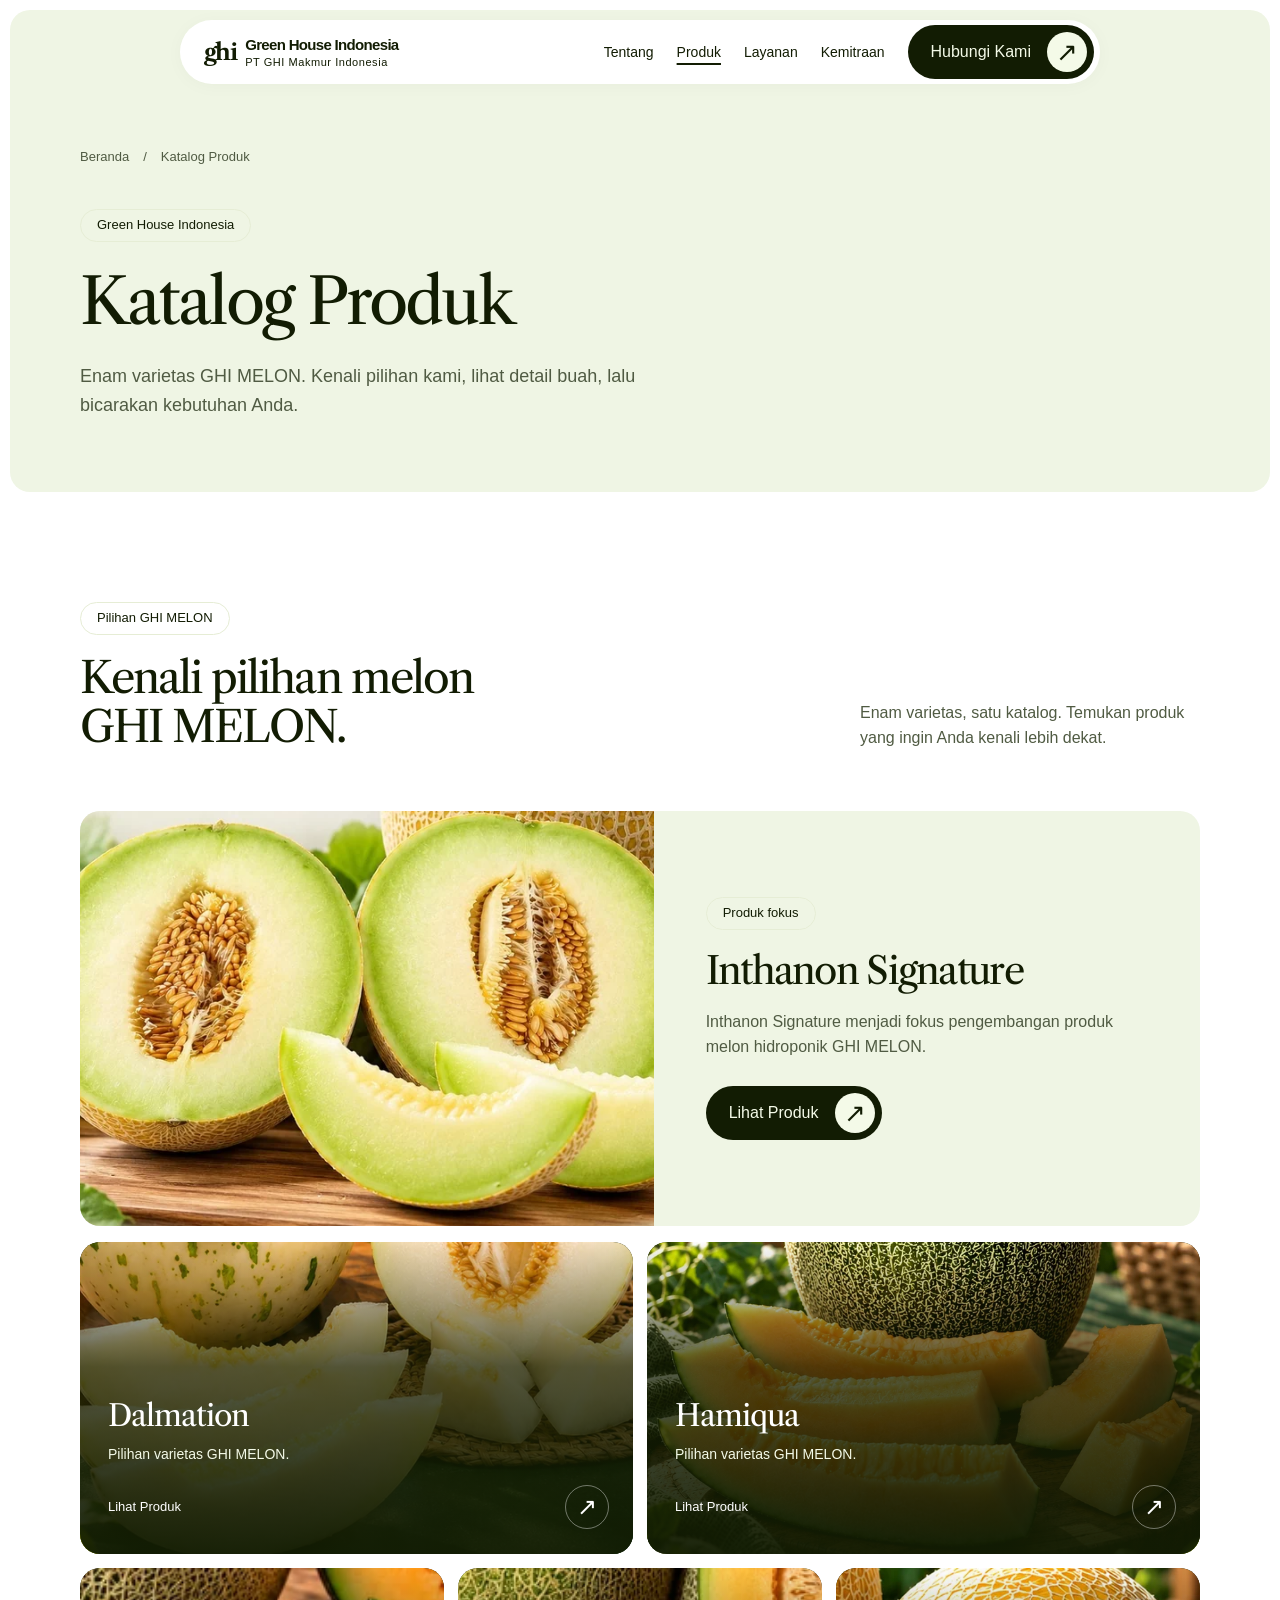
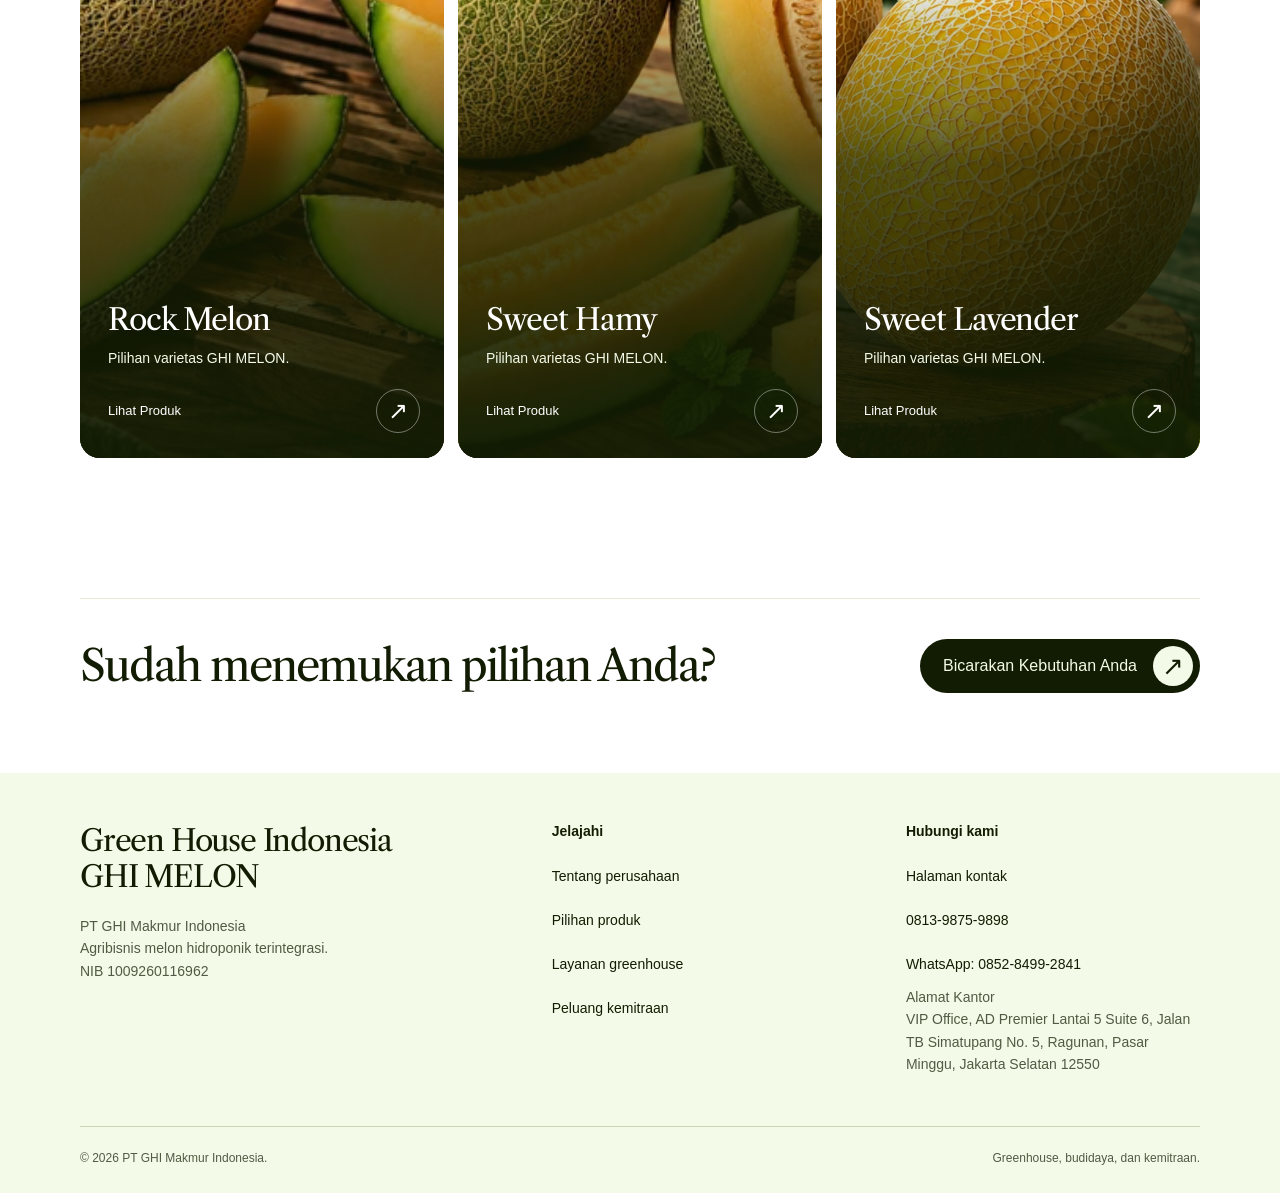
==== katalog.html @ 1fa59fcb "first 2" ====
<!doctype html>
<html lang="id"><head><meta charset="utf-8"><meta name="viewport" content="width=device-width, initial-scale=1"><meta name="theme-color" content="#121c03"><title>Katalog Produk | GHI MELON</title><meta name="description" content="Jelajahi enam varietas GHI MELON, dari Inthanon Signature hingga Sweet Lavender. Lihat foto dan detail untuk membahas kebutuhan produk."><link rel="stylesheet" href="assets/css/styles.css"><script src="assets/js/main.js" defer></script></head><body><a class="skip-link" href="#konten-utama">Lewati ke konten utama</a>
<header class="site-header"><div class="nav-row">
<a class="wordmark" href="index.html" aria-label="Green House Indonesia — Beranda"><b class="brand-type">ghi</b><div>Green House Indonesia<span>PT GHI Makmur Indonesia</span></div></a>
<button data-menu-toggle class="menu-toggle" type="button" aria-label="Buka menu navigasi" aria-controls="navigasi-utama" aria-expanded="false" hidden><span></span><span></span></button>
<nav class="main-nav" id="navigasi-utama" aria-label="Navigasi utama"><a href="tentang.html">Tentang</a><a href="katalog.html" aria-current="page">Produk</a><a href="index.html#layanan">Layanan</a><a href="index.html#kemitraan">Kemitraan</a><a class="button" href="kontak.html">Hubungi Kami<span class="arrow" aria-hidden="true">↗</span></a></nav></div></header><main id="konten-utama" tabindex="-1">
<section class="page-intro"><div class="container">
<nav class="breadcrumb" aria-label="Breadcrumb"><a href="index.html">Beranda</a><span aria-hidden="true">/</span><span aria-current="page">Katalog Produk</span></nav>
<span class="pill">Green House Indonesia</span><h1>Katalog Produk</h1><p>Enam varietas GHI MELON. Kenali pilihan kami, lihat detail buah, lalu bicarakan kebutuhan Anda.</p>
</div></section><section class="section" id="pilihan-produk"><div class="container"><div class="section-heading"><div><span class="pill">Pilihan GHI MELON</span><h2>Kenali pilihan melon<br>GHI MELON.</h2></div><p>Enam varietas, satu katalog. Temukan produk yang ingin Anda kenali lebih dekat.</p></div><div class="signature"><img class="signature-image" src="assets/images/products/inthanon-signature/utama-800.webp" srcset="assets/images/products/inthanon-signature/utama-480.webp 480w, assets/images/products/inthanon-signature/utama-800.webp 800w" sizes="(max-width: 767px) calc(100vw - 32px), 550px" width="800" height="465" alt="Belahan melon Inthanon Signature dengan daging hijau muda" loading="lazy" decoding="async"><div class="signature-copy"><span class="pill">Produk fokus</span><h3>Inthanon Signature</h3><p>Inthanon Signature menjadi fokus pengembangan produk melon hidroponik GHI MELON.</p><a class="button" href="produk/inthanon-signature.html">Lihat Produk<span class="arrow" aria-hidden="true">↗</span></a></div></div><div class="product-grid"><a class="product-card wide" href="produk/dalmation.html"><img class="" src="assets/images/products/dalmation/utama-800.webp" srcset="assets/images/products/dalmation/utama-480.webp 480w, assets/images/products/dalmation/utama-800.webp 800w" sizes="(max-width: 767px) 100vw, (max-width: 1023px) 50vw, 550px" width="800" height="357" alt="Belahan dan irisan melon Dalmation berdaging krem" loading="lazy" decoding="async"><div class="card-body"><h3>Dalmation</h3><p>Pilihan varietas GHI MELON.</p><div class="card-end">Lihat Produk<span class="round-arrow" aria-hidden="true">↗</span></div></div></a><a class="product-card wide" href="produk/hamiqua.html"><img class="" src="assets/images/products/hamiqua/utama-800.webp" srcset="assets/images/products/hamiqua/utama-480.webp 480w, assets/images/products/hamiqua/utama-800.webp 800w" sizes="(max-width: 767px) 100vw, (max-width: 1023px) 50vw, 550px" width="800" height="510" alt="Irisan melon Hamiqua berdaging oranye di atas alas kayu" loading="lazy" decoding="async"><div class="card-body"><h3>Hamiqua</h3><p>Pilihan varietas GHI MELON.</p><div class="card-end">Lihat Produk<span class="round-arrow" aria-hidden="true">↗</span></div></div></a><a class="product-card" href="produk/rock-melon.html"><img class="" src="assets/images/products/rock-melon/utama-800.webp" srcset="assets/images/products/rock-melon/utama-480.webp 480w, assets/images/products/rock-melon/utama-800.webp 800w" sizes="(max-width: 767px) 100vw, (max-width: 1023px) 50vw, 367px" width="800" height="425" alt="Irisan Rock Melon berdaging oranye dengan kulit berjala" loading="lazy" decoding="async"><div class="card-body"><h3>Rock Melon</h3><p>Pilihan varietas GHI MELON.</p><div class="card-end">Lihat Produk<span class="round-arrow" aria-hidden="true">↗</span></div></div></a><a class="product-card" href="produk/sweet-hamy.html"><img class="" src="assets/images/products/sweet-hamy/utama-800.webp" srcset="assets/images/products/sweet-hamy/utama-480.webp 480w, assets/images/products/sweet-hamy/utama-800.webp 800w" sizes="(max-width: 767px) 100vw, (max-width: 1023px) 50vw, 367px" width="800" height="519" alt="Belahan dan irisan Sweet Hamy di dekat jendela" loading="lazy" decoding="async"><div class="card-body"><h3>Sweet Hamy</h3><p>Pilihan varietas GHI MELON.</p><div class="card-end">Lihat Produk<span class="round-arrow" aria-hidden="true">↗</span></div></div></a><a class="product-card" href="produk/sweet-lavender.html"><img class="" src="assets/images/products/sweet-lavender/utama-461.webp" srcset="assets/images/products/sweet-lavender/utama-461.webp 461w" sizes="(max-width: 767px) 100vw, (max-width: 1023px) 50vw, 367px" width="461" height="580" alt="Buah Sweet Lavender berkulit kuning dan berjala" loading="lazy" decoding="async"><div class="card-body"><h3>Sweet Lavender</h3><p>Pilihan varietas GHI MELON.</p><div class="card-end">Lihat Produk<span class="round-arrow" aria-hidden="true">↗</span></div></div></a></div></div></section><div class="product-cta"><div class="container product-cta-inner"><h2>Sudah menemukan pilihan Anda?</h2><a class="button" href="kontak.html">Bicarakan Kebutuhan Anda<span class="arrow" aria-hidden="true">↗</span></a></div></div>
</main><footer class="site-footer"><div class="container"><div class="footer-top"><div><div class="footer-brand">Green House Indonesia<br>GHI MELON</div><p>PT GHI Makmur Indonesia<br>Agribisnis melon hidroponik terintegrasi.</p><p>NIB 1009260116962</p></div><div><h2>Jelajahi</h2><nav class="footer-links" aria-label="Navigasi footer"><a href="tentang.html">Tentang perusahaan</a><a href="katalog.html">Pilihan produk</a><a href="index.html#layanan">Layanan greenhouse</a><a href="index.html#kemitraan">Peluang kemitraan</a></nav></div><div><h2>Hubungi kami</h2><div class="footer-links"><a href="kontak.html">Halaman kontak</a><a href="tel:+6281398759898">0813-9875-9898</a><a href="https://wa.me/6285284992841">WhatsApp: 0852-8499-2841</a></div><p>Alamat Kantor<br>VIP Office, AD Premier Lantai 5 Suite 6, Jalan TB Simatupang No. 5, Ragunan, Pasar Minggu, Jakarta Selatan 12550</p></div></div><div class="footer-bottom"><span>© 2026 PT GHI Makmur Indonesia.</span><span>Greenhouse, budidaya, dan kemitraan.</span></div></div></footer></body></html>
---- assets/css/styles.css ----
@import url('https://fonts.googleapis.com/css2?family=Libre+Caslon+Text:ital,wght@0,400;0,700;1,400&display=swap');

:root{--ink:#121c03;--white:#fff;--pale:#f4fae8;--panel:#eff5e4;--line:#e6edd5;--muted:#505b43;--radius:20px;--serif:'Libre Caslon Text',Georgia,serif;--sans:Arial,Helvetica,sans-serif}
*{box-sizing:border-box}
html{scroll-behavior:smooth;scroll-padding-top:110px}
body{margin:0;background:var(--white);color:var(--ink);font:16px/1.6 var(--sans);-webkit-font-smoothing:antialiased}
[hidden]{display:none!important}
img{display:block;max-width:100%;height:auto}
a{color:inherit;text-decoration:none}
button{font:inherit;color:inherit;cursor:pointer}
button,a,summary{-webkit-tap-highlight-color:transparent}
button:focus-visible,a:focus-visible,summary:focus-visible{outline:3px solid #71873c;outline-offset:5px}
h1,h2,h3,p{margin:0}
h1,h2,h3{font-family:var(--serif);font-weight:400;line-height:1.13;letter-spacing:-.045em;text-wrap:balance}
h1{font-size:clamp(36px,5vw,72px)}
h2{font-size:clamp(26px,3.4vw,48px)}
h3{font-size:clamp(22px,2vw,28px)}
p{max-width:68ch}
ul,ol{padding-left:1.2em}
section[id]{scroll-margin-top:110px}
.container{width:min(1120px,calc(100% - 80px));margin-inline:auto}
.section{padding-block:100px}
.pale{background:var(--pale)}
.skip-link{position:fixed;top:8px;left:16px;z-index:100;transform:translateY(-160%);background:var(--ink);color:white;padding:12px 20px;border-radius:30px}
.skip-link:focus{transform:none}
.site-header{position:fixed;z-index:50;top:20px;left:50%;transform:translateX(-50%);width:min(920px,calc(100% - 40px));padding:5px 6px 5px 24px;border-radius:40px;background:var(--white);box-shadow:0 2px 18px #121c0308}
.nav-row{display:flex;align-items:center;gap:20px;min-height:54px}
.wordmark{font-size:15px;line-height:1.15;letter-spacing:-.045em;font-weight:700;display:flex;align-items:center;min-height:44px;flex-shrink:0}
.wordmark span{display:block;font-size:11px;font-weight:400;letter-spacing:.05em;margin-top:3px}
.brand-type{font-family:var(--serif);font-weight:700;font-size:23px;letter-spacing:-.07em;margin-right:9px}
.main-nav{display:flex;align-items:center;gap:23px;margin-left:auto;font-size:14px}
.main-nav>a:not(.button){padding-block:13px;min-width:44px}
.main-nav>a:not(.button):hover{text-decoration:underline;text-underline-offset:5px}
.button{display:inline-flex;align-items:center;justify-content:center;gap:16px;padding:6px 6px 6px 22px;min-height:54px;border:1px solid transparent;border-radius:40px;background:var(--ink);color:var(--pale);line-height:1.2;font-size:16px;white-space:normal;text-align:left;width:fit-content;transition:background .18s ease,transform .18s ease}
.button:hover{background:#293a11}
.button .arrow{width:40px;height:40px;flex-shrink:0;border-radius:50%;display:grid;place-items:center;background:var(--pale);color:var(--ink);font:26px/1 var(--sans)}
.button.light{background:var(--pale);color:var(--ink)}
.button.light:hover{background:var(--line)}
.button.light .arrow{background:var(--ink);color:var(--pale)}
.text-link{display:inline-flex;align-items:center;gap:14px;min-height:44px;border-bottom:1px solid currentColor;padding-bottom:2px}
.text-link:hover{color:#536535}
.menu-toggle{border:1px solid var(--line);border-radius:50%;background:var(--pale);width:44px;height:44px;flex-shrink:0;margin-left:auto;padding:10px}
.menu-toggle span{display:block;height:1.5px;margin:5px 0;background:currentColor;transition:transform .18s}
.menu-open .menu-toggle span:first-child{transform:translateY(3.25px) rotate(45deg)}
.menu-open .menu-toggle span:last-child{transform:translateY(-3.25px) rotate(-45deg)}
.hero{position:relative;margin:10px;min-height:780px;height:calc(100svh - 20px);max-height:1100px;border-radius:var(--radius);overflow:hidden;background:var(--ink);display:grid;align-items:end;isolation:isolate}
.hero-image{position:absolute;inset:0;width:100%;height:100%;object-fit:cover;object-position:center 40%;z-index:-2}
.hero::after{content:'';position:absolute;inset:0;z-index:-1;background:linear-gradient(180deg,#121c0320 8%,#121c030d 22%,#121c0366 48%,#121c03ed 100%)}
.hero-content{color:var(--white);text-align:center;width:min(820px,calc(100% - 48px));margin:0 auto;padding:180px 0 85px}
.hero h1{margin:18px auto 22px;max-width:800px}
.hero p{font-size:18px;line-height:1.5;max-width:580px;margin:0 auto 30px;color:#f4fae8e8}
.hero .button{margin:auto}
.pill{display:inline-flex;align-items:center;gap:8px;border:1px solid var(--line);border-radius:30px;padding:7px 16px;font-size:13px;line-height:1.3;width:fit-content}
.hero .pill{background:#121c03b8;color:var(--pale);border-color:#f4fae833}
.section-heading{display:flex;align-items:end;justify-content:space-between;gap:40px;margin-bottom:60px}
.section-heading h2{max-width:650px}
.section-heading p{max-width:340px;color:var(--muted)}
.section-heading .pill{margin-bottom:18px}
.about-intro{display:grid;grid-template-columns:1fr 2fr;gap:70px}
.about-intro h2{max-width:800px;font-size:clamp(28px,3.1vw,44px)}
.about-copy{margin:28px 0 0;color:var(--muted);font-size:17px}
.values{display:grid;grid-template-columns:repeat(4,1fr);gap:28px;margin-top:60px;padding-top:30px;border-top:1px solid #cad4b7}
.values h3{font-size:22px;margin-bottom:10px}
.values p{font-size:14px;color:var(--muted)}
.disclosures{margin-top:38px;border-top:1px solid #cad4b7}
details{border-bottom:1px solid #cad4b7;padding:18px 0}
summary{cursor:pointer;min-height:44px;display:list-item;align-content:center;font-size:16px;font-weight:600;padding-right:12px}
details p,details ul,details ol{margin-top:16px;color:var(--muted);font-size:15px}
details li+li{margin-top:8px}
.signature{display:grid;grid-template-columns:1.05fr 1fr;background:var(--panel);border-radius:var(--radius);overflow:hidden;margin-bottom:16px}
.signature-image{width:100%;height:100%;min-height:415px;object-fit:cover}
.signature-copy{padding:52px;align-self:center}
.signature-copy h3{font-size:38px;margin:20px 0 16px}
.signature-copy p{color:var(--muted);margin-bottom:26px}
.product-grid{display:grid;grid-template-columns:repeat(6,minmax(0,1fr));gap:14px}
.product-card{grid-column:span 2;position:relative;display:block;overflow:hidden;border-radius:var(--radius);min-height:490px;isolation:isolate;background:var(--ink);color:white}
.product-card.wide{grid-column:span 3;min-height:312px}
.product-card>img{width:100%;height:100%;position:absolute;inset:0;object-fit:cover;z-index:-2;transition:transform .35s ease}
.product-card::after{content:'';position:absolute;inset:0;background:linear-gradient(180deg,#121c0300 0%,#121c03b8 40%,#121c03f5 100%);z-index:-1}
.product-card:hover>img{transform:scale(1.025)}
.card-body{position:absolute;left:28px;right:24px;bottom:25px}
.card-body h3{font-size:30px;margin-bottom:10px;letter-spacing:-.035em}
.card-body p{font-size:14px;color:var(--pale);max-width:270px;margin-bottom:20px}
.card-end{display:flex;justify-content:space-between;align-items:center;gap:16px;font-size:13px}
.round-arrow{width:44px;height:44px;border-radius:50%;border:1px solid #ffffff66;display:grid;place-items:center;font-size:24px;flex-shrink:0}
.services{display:grid;grid-template-columns:repeat(4,minmax(0,1fr));gap:32px}
.service{border-top:1px solid #cbd5b9;padding-top:22px}
.service h3{margin-bottom:18px;font-size:24px}
.service p{font-size:15px;color:var(--muted)}
.service-symbol{width:46px;height:46px;border:1px solid #cbd5b9;border-radius:50%;display:grid;place-items:center;margin-bottom:28px}
.service-symbol svg{width:23px;height:23px;stroke:currentColor;fill:none;stroke-width:1.3}
.process{list-style:none;display:grid;grid-template-columns:repeat(3,1fr);gap:42px 38px;margin:0;padding:0;counter-reset:step}
.process li{border-top:1px solid var(--line);padding-top:20px;counter-increment:step}
.process li::before{content:'0' counter(step);font-family:var(--serif);font-size:28px;display:block;margin-bottom:30px;color:#66734d}
.process h3{font-size:24px;margin-bottom:12px}
.process p{font-size:15px;color:var(--muted)}
.quality-layout{display:grid;grid-template-columns:1fr 1fr;gap:80px;align-items:center}
.quality-image{width:100%;height:550px;object-fit:cover;border-radius:var(--radius)}
.quality-layout h2{margin:20px 0 25px}
.quality-layout p{color:var(--muted)}
.check-list{list-style:none;margin:28px 0 0;padding:0}
.check-list li{padding:14px 0;border-bottom:1px solid #cbd5b9;display:flex;gap:14px;align-items:start;font-size:15px}
.check-list li::before{content:'✓';color:var(--ink)}
.gallery-grid{display:grid;grid-template-columns:1fr .8fr 1fr;gap:14px;align-items:center}
.gallery-grid figure{margin:0}
.gallery-grid img{width:100%;height:360px;object-fit:cover;border-radius:var(--radius)}
.gallery-grid figure:nth-child(2) img{height:440px}
.gallery-grid figcaption{font-size:14px;margin-top:12px;color:var(--muted)}
.partner-layout{display:grid;grid-template-columns:1fr 1fr;gap:80px;align-items:start}
.partner-layout h2{margin:20px 0 25px}
.partner-layout p{color:var(--muted);margin-bottom:28px}
.partner-options{list-style:none;padding:0;margin:0}
.partner-options li{padding:22px 0;border-bottom:1px solid #cad4b7;display:flex;align-items:start;gap:18px}
.partner-options li:first-child{padding-top:0}
.partner-options h3{font-size:23px;margin-bottom:7px}
.partner-options p{font-size:14px;margin:0}
.partner-principles{display:flex;gap:8px;flex-wrap:wrap;margin-top:28px}
.contact-panel{position:relative;overflow:hidden;border-radius:var(--radius);background:var(--ink);color:var(--pale);padding:70px;display:grid;grid-template-columns:1.15fr 1fr;gap:70px}
.contact-panel h2{font-size:clamp(36px,4.5vw,64px);margin-bottom:22px}
.contact-panel>div>p{color:#e6edd5cc;margin-bottom:28px}
.contact-details{border-left:1px solid #f4fae833;padding-left:50px;display:flex;flex-direction:column;justify-content:center;gap:26px}
.contact-details h3{font:14px var(--sans);letter-spacing:0;color:#d0d8c0;margin-bottom:9px}
.contact-details address{font-style:normal;font-size:15px}
.contact-details a{display:inline-flex;align-items:center;min-height:44px;font-size:20px}
.site-footer{padding:50px 0 25px;background:var(--pale)}
.footer-top{display:grid;grid-template-columns:1.4fr 1fr 1fr;gap:60px;padding-bottom:50px}
.footer-brand{font-family:var(--serif);font-size:30px;letter-spacing:-.04em;line-height:1.2;margin-bottom:20px}
.footer-top p{font-size:14px;color:var(--muted)}
.footer-top h2{font:600 14px var(--sans);letter-spacing:0;margin-bottom:15px}
.footer-links{display:flex;flex-direction:column;align-items:start}
.footer-links a{min-height:44px;font-size:14px;display:flex;align-items:center}
.footer-links a:hover{text-decoration:underline}
.footer-bottom{border-top:1px solid #cad4b7;padding-top:22px;display:flex;justify-content:space-between;gap:20px;font-size:12px;color:var(--muted)}
/* Standalone pages retain the homepage's editorial rhythm. */
.page-intro{margin:10px;padding:125px 0 72px;border-radius:var(--radius);background:var(--panel)}
.page-intro .breadcrumb{margin-bottom:30px}
.page-intro h1{margin:24px 0;max-width:900px}
.page-intro p{max-width:620px;color:var(--muted);font-size:18px}
.main-nav>a[aria-current='page']:not(.button){text-decoration:underline;text-underline-offset:6px;text-decoration-thickness:2px}
.main-nav>.button[aria-current='page']:not(:focus-visible){outline:2px solid var(--ink);outline-offset:3px}
.brand-roles{display:grid;grid-template-columns:repeat(3,minmax(0,1fr));gap:32px;margin-top:60px;padding:36px;border-radius:var(--radius);background:var(--panel)}
.brand-roles h3{font-size:25px;margin-bottom:14px}
.brand-roles p{font-size:15px;color:var(--muted)}
.quality-layout .text-link,.partner-options .text-link{margin-top:24px}
@media(max-width:767px){.page-intro{padding:105px 0 48px}.page-intro .container{width:calc(100% - 32px)}.page-intro p{font-size:16px}.page-intro h1{margin-block:20px}.page-intro .breadcrumb{margin-bottom:20px}.brand-roles{grid-template-columns:1fr;gap:26px;padding:28px;margin-top:36px}.site-header:not(.menu-ready)+main .page-intro{padding-top:28px}}
/* Product detail pages use the same header, footer and spacing. */
.product-main{padding-top:135px}
.breadcrumb{display:flex;flex-wrap:wrap;gap:8px 14px;margin-bottom:36px;font-size:13px;color:var(--muted);align-items:center}
.breadcrumb a{min-width:44px;min-height:44px;display:inline-flex;align-items:center}
.breadcrumb a:hover{text-decoration:underline}
.product-layout{display:grid;grid-template-columns:1.12fr 1fr;gap:70px;align-items:start}
.product-info{padding-top:22px;position:sticky;top:130px}
.product-info h1{font-size:clamp(38px,4.4vw,60px);margin:22px 0}
.product-info>p{color:var(--muted);margin-bottom:26px;font-size:17px}
.product-info .button{margin-top:10px}
.product-note{border-top:1px solid var(--line);margin-top:36px;padding-top:22px;font-size:14px;color:var(--muted)}
.product-note strong{display:block;color:var(--ink);font-weight:500;margin-bottom:7px}
.gallery-frames{display:grid;gap:16px}
.gallery-frame{margin:0;border-radius:var(--radius);overflow:hidden;background:var(--panel)}
.gallery-frame img{width:100%;height:auto;object-fit:contain}
.gallery-ready .gallery-frames{height:470px;display:grid;place-items:center;background:var(--panel);border-radius:var(--radius)}
.gallery-ready .gallery-frame{width:100%;height:100%;display:grid;place-items:center}
.gallery-ready .gallery-frame img{width:100%;height:100%;max-height:470px;object-fit:contain}
.gallery-thumbs{display:flex;gap:12px;margin-top:16px}
.gallery-thumbs button{border:2px solid transparent;background:var(--panel);padding:4px;width:80px;height:80px;border-radius:12px;overflow:hidden}
.gallery-thumbs button[aria-pressed='true']{border-color:var(--ink)}
.gallery-thumbs img{width:100%;height:100%;object-fit:cover;border-radius:7px}
.related-grid{display:grid;grid-template-columns:repeat(3,minmax(0,1fr));gap:16px}
.related-card img{width:100%;height:260px;object-fit:cover;border-radius:var(--radius)}
.related-card h3{font-size:25px;margin-top:20px;display:flex;justify-content:space-between;align-items:center;gap:15px}
.related-card h3 span{font:23px var(--sans)}
.related-card:hover h3{text-decoration:underline;text-underline-offset:6px}
.product-cta{padding:40px 0 80px}
.product-cta-inner{border-top:1px solid var(--line);padding-top:40px;display:flex;justify-content:space-between;gap:30px;align-items:center}
@media(min-width:768px){.menu-toggle:not(:focus){display:none!important}}
@media(max-width:1100px){.main-nav{gap:15px}.nav-row{gap:12px}.main-nav .button{font-size:14px;gap:8px}.signature-copy{padding:35px}.quality-layout,.partner-layout{gap:45px}.product-layout{gap:40px}.services{gap:22px}}
@media(min-width:768px) and (max-width:1023px){.container{width:calc(100% - 48px)}.section{padding-block:80px}.site-header{padding-left:18px}.wordmark{font-size:12px}.brand-type{font-size:21px}.wordmark span{font-size:10px}.main-nav{gap:12px;font-size:12px}.main-nav .button{padding-left:13px;font-size:12px;min-height:44px}.main-nav .arrow{width:32px;height:32px}.signature-copy h3{font-size:30px}.signature-image{min-height:380px}.product-card,.product-card.wide{grid-column:span 3;min-height:390px}.product-card:last-child{grid-column:span 6;min-height:300px}.services{grid-template-columns:1fr 1fr;gap:35px}.gallery-grid img{height:280px}.gallery-grid figure:nth-child(2) img{height:340px}.contact-panel{padding:45px;gap:35px}.contact-details{padding-left:30px}.footer-top{gap:30px}.product-layout{gap:30px}.gallery-ready .gallery-frames{height:420px}.gallery-ready .gallery-frame img{max-height:420px}.related-card img{height:200px}}
@media(max-width:767px){
 html{scroll-padding-top:100px}.container{width:calc(100% - 32px)}.section{padding-block:64px}
 .site-header{top:14px;width:calc(100% - 32px);padding:5px 7px 5px 18px;border-radius:29px}.nav-row{min-height:44px;flex-wrap:wrap;gap:0}.wordmark{font-size:13px}.brand-type{font-size:22px}.wordmark span{font-size:10px}
 .main-nav{width:100%;margin:12px 0 4px;flex-direction:column;align-items:stretch;gap:0;font-size:15px}.main-nav>a:not(.button){padding:12px 6px;border-top:1px solid var(--line)}.main-nav .button{margin-top:10px;width:100%;justify-content:space-between}
 .menu-ready:not(.menu-open) .main-nav:not(:focus-within){display:none}
 /* ponytail: no-JS navigation stays in normal flow; no runtime header partial. */
 .site-header:not(.menu-ready){position:relative;top:auto;left:auto;transform:none;margin:14px auto;background:var(--panel)}
 .hero{min-height:710px;height:calc(100svh - 20px);max-height:950px}.hero-content{width:calc(100% - 32px);padding:170px 0 52px}.hero h1{margin:20px 0;line-height:1.12}.hero p{font-size:16px;max-width:340px;margin-bottom:28px}.hero .pill{font-size:11px}.hero-image{object-position:53% center}
 .section-heading{display:block;margin-bottom:32px}.section-heading h2{max-width:500px}.section-heading>p{margin-top:18px}.section-heading .text-link{margin-top:22px}.section-heading .pill{margin-bottom:14px}
 .about-intro{grid-template-columns:1fr;gap:22px}.about-copy{font-size:16px;margin-top:22px}.values{grid-template-columns:1fr 1fr;gap:28px 22px;margin-top:35px;padding-top:28px}.values h3{font-size:20px}.values p{font-size:13px}.disclosures{margin-top:30px}
 .signature{grid-template-columns:1fr;margin-bottom:14px}.signature-image{min-height:0;height:260px}.signature-copy{padding:28px}.signature-copy h3{font-size:30px;margin:18px 0 14px}.signature-copy p{font-size:15px}
 .product-grid{grid-template-columns:1fr;gap:14px}.product-card,.product-card.wide,.product-card:last-child{grid-column:auto;min-height:410px}.card-body{left:25px;right:25px;bottom:24px}.card-body h3{font-size:28px}
 .services{grid-template-columns:1fr 1fr;gap:32px 22px}.service h3{font-size:21px}.service p{font-size:14px}.service-symbol{margin-bottom:20px}.process{grid-template-columns:1fr 1fr;gap:30px 24px}.process h3{font-size:21px}.process p{font-size:14px}.process li::before{margin-bottom:22px}
 .quality-layout{grid-template-columns:1fr;gap:32px}.quality-image{height:350px}.quality-layout h2{margin-top:16px}.check-list{margin-top:20px}
 .gallery-grid{grid-template-columns:1fr 1fr;gap:24px 12px;align-items:start}.gallery-grid img,.gallery-grid figure:nth-child(2) img{height:250px}.gallery-grid figure:last-child{grid-column:1/-1}.gallery-grid figure:last-child img{height:260px}.gallery-grid figcaption{font-size:12px}
 .partner-layout{grid-template-columns:1fr;gap:40px}.partner-layout h2{margin-top:18px}.partner-options li{padding:20px 0}.partner-options h3{font-size:22px}
 .contact-panel{padding:36px 26px;grid-template-columns:1fr;gap:38px}.contact-panel h2{font-size:42px}.contact-details{padding:30px 0 0;border-left:0;border-top:1px solid #f4fae833;gap:20px}.contact-details a{font-size:19px}
 .site-footer{padding-top:40px}.footer-top{grid-template-columns:1fr 1fr;gap:32px;padding-bottom:35px}.footer-top>div:first-child{grid-column:1/-1}.footer-brand{font-size:29px;margin-bottom:16px}.footer-bottom{flex-direction:column;gap:10px;font-size:11px}
 .product-main{padding-top:102px}.breadcrumb{margin-bottom:22px;font-size:12px;gap:5px 10px}.product-layout{grid-template-columns:1fr;gap:32px}.product-info{position:static;padding-top:0}.product-info h1{font-size:40px;margin:18px 0}.product-info>p{font-size:16px}.gallery-ready .gallery-frames{height:370px}.gallery-ready .gallery-frame img{max-height:370px}.product-note{margin-top:26px}.related-grid{grid-template-columns:1fr;gap:30px}.related-card img{height:260px}.related-card h3{margin-top:16px;font-size:25px}.product-cta{padding:0 0 60px}.product-cta-inner{flex-direction:column;align-items:start}
}
@media(max-width:380px){.hero h1{font-size:34px}.hero .pill{padding:7px 10px}.services{grid-template-columns:1fr}.service{display:grid;grid-template-columns:45px 1fr;column-gap:17px}.service-symbol{grid-row:1/3}.service h3{margin-bottom:12px}.quality-image{height:300px}.gallery-grid img,.gallery-grid figure:nth-child(2) img{height:210px}}
@media(prefers-reduced-motion:reduce){html{scroll-behavior:auto}*,*::before,*::after{animation:none!important;transition:none!important}.product-card:hover>img{transform:none}}
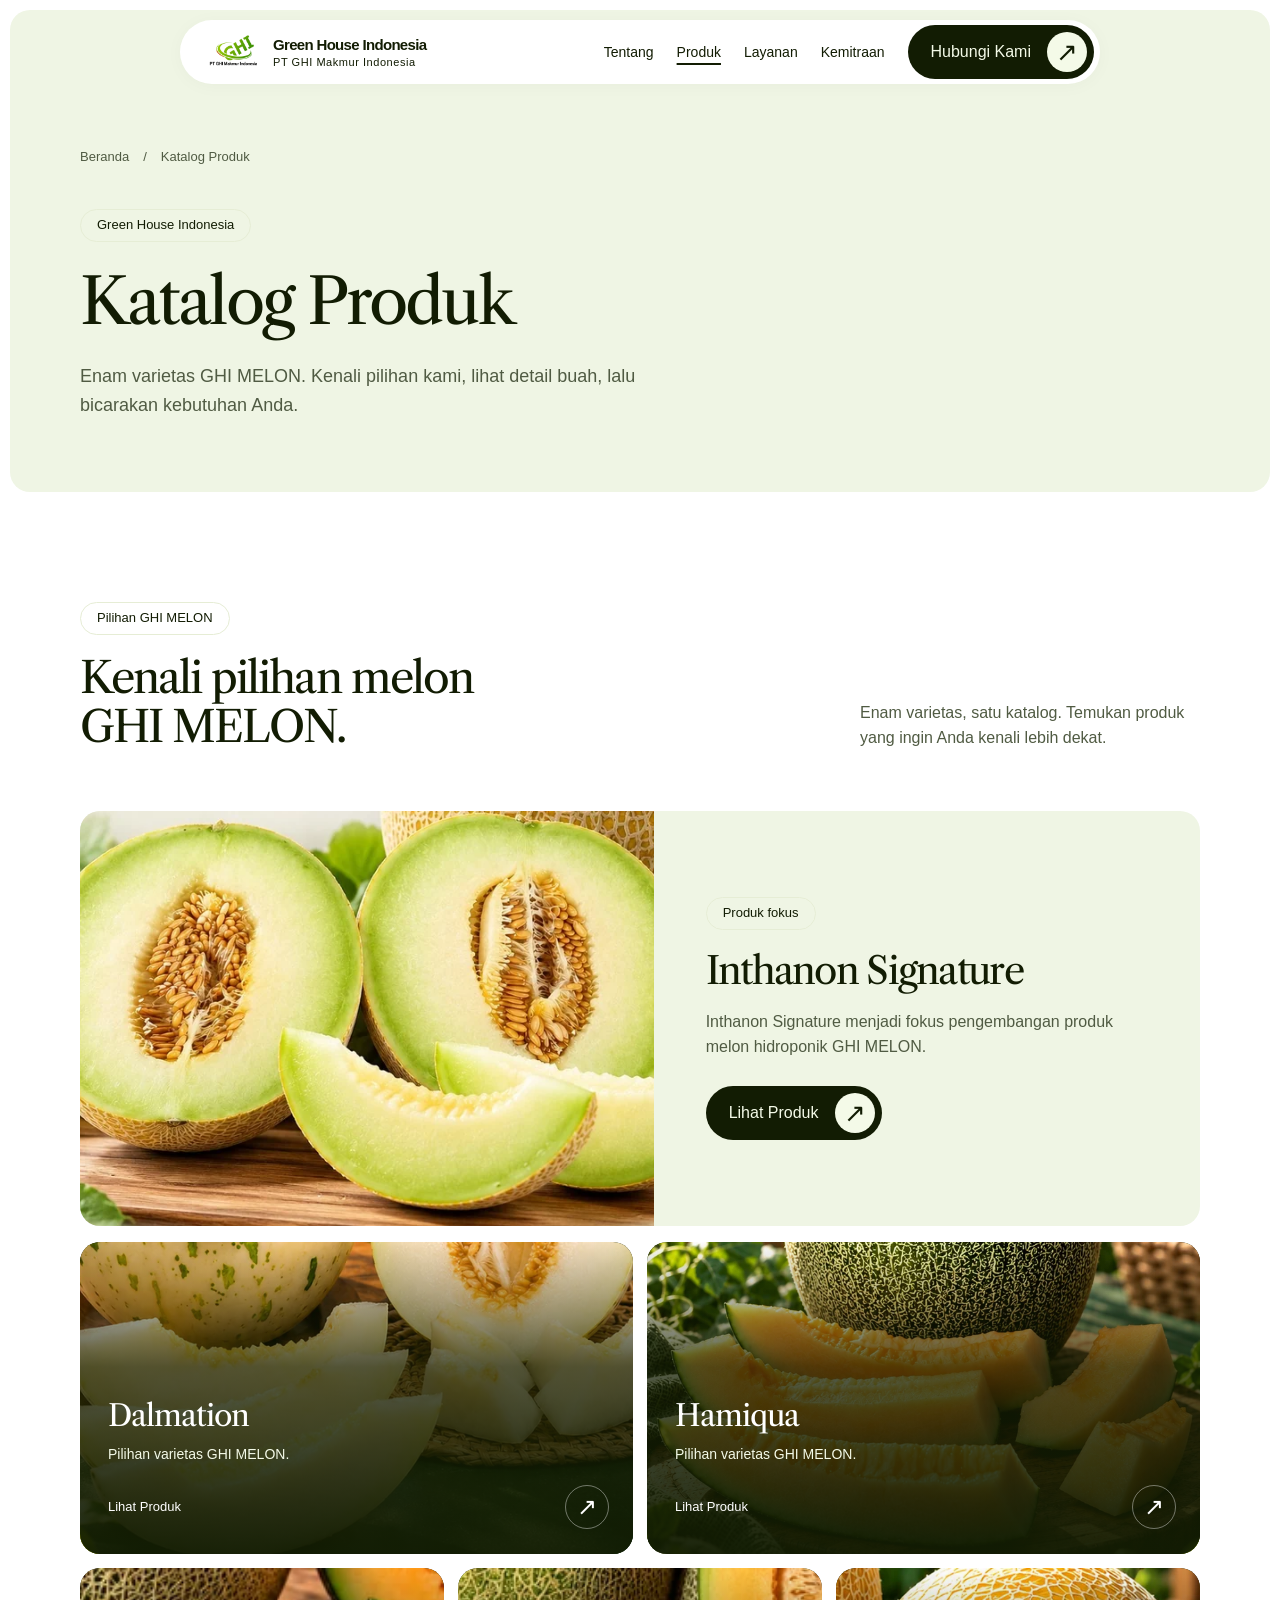
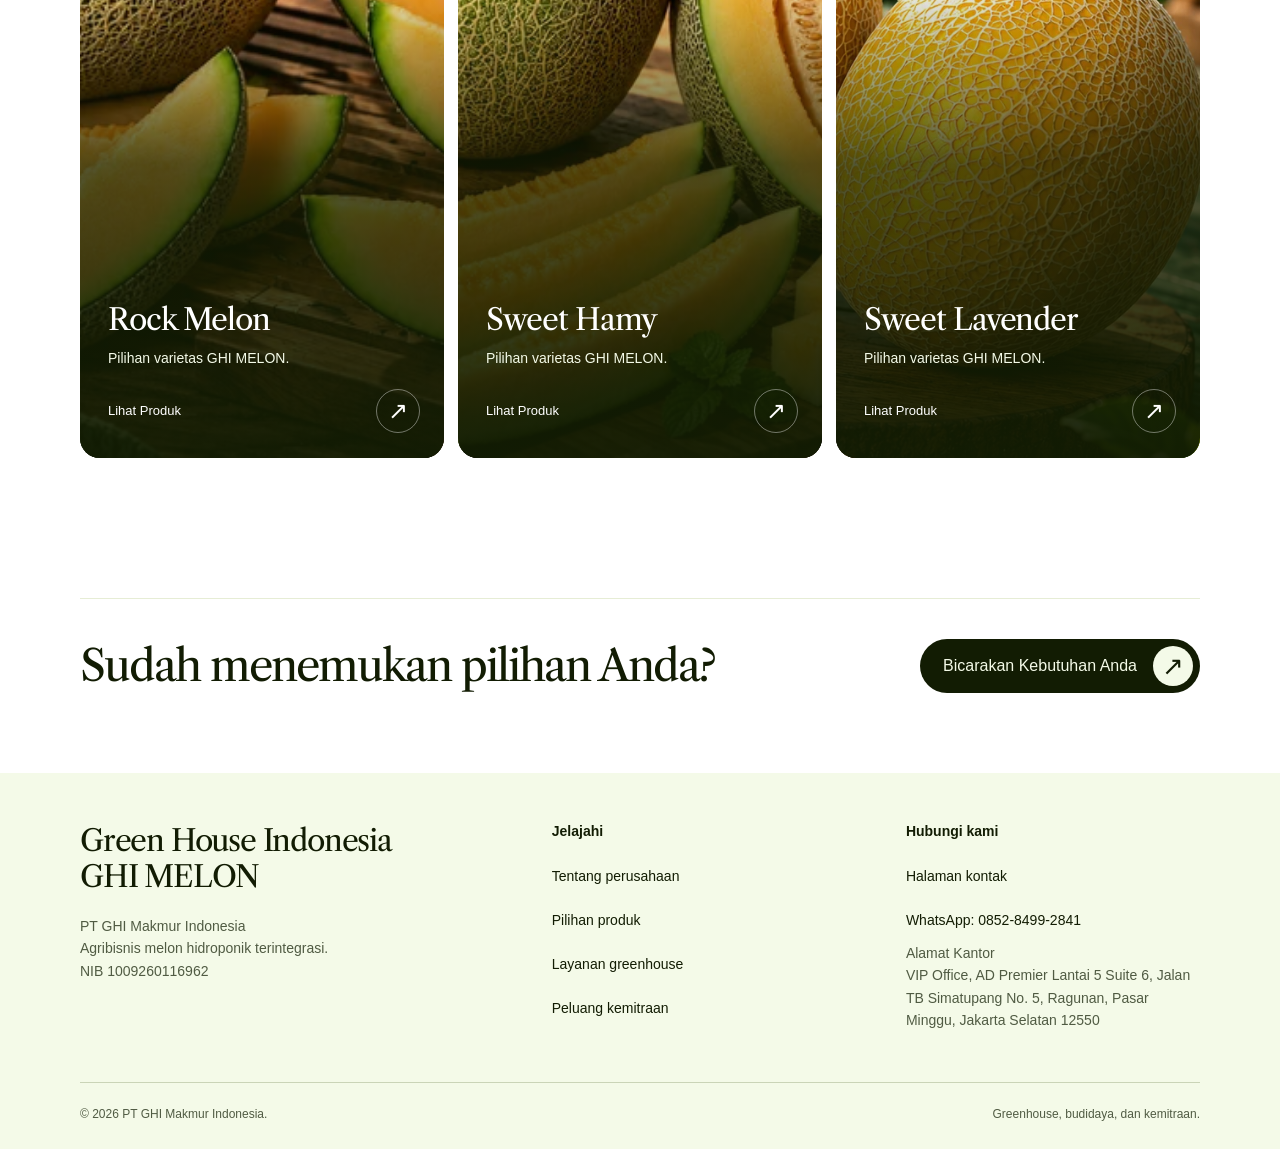
==== commit 68a27d2e: "revisi" ====
--- a/katalog.html
+++ b/katalog.html
@@ -1,11 +1,11 @@
 <!doctype html>
 <html lang="id"><head><meta charset="utf-8"><meta name="viewport" content="width=device-width, initial-scale=1"><meta name="theme-color" content="#121c03"><title>Katalog Produk | GHI MELON</title><meta name="description" content="Jelajahi enam varietas GHI MELON, dari Inthanon Signature hingga Sweet Lavender. Lihat foto dan detail untuk membahas kebutuhan produk."><link rel="stylesheet" href="assets/css/styles.css"><script src="assets/js/main.js" defer></script></head><body><a class="skip-link" href="#konten-utama">Lewati ke konten utama</a>
 <header class="site-header"><div class="nav-row">
-<a class="wordmark" href="index.html" aria-label="Green House Indonesia — Beranda"><b class="brand-type">ghi</b><div>Green House Indonesia<span>PT GHI Makmur Indonesia</span></div></a>
+<a class="wordmark" href="index.html" aria-label="Green House Indonesia — Beranda"><img class="brand-logo" src="assets/images/brand/ghi-makmur-logo.webp" width="192" height="142" alt="Logo GHI Makmur Indonesia"><div>Green House Indonesia<span>PT GHI Makmur Indonesia</span></div></a>
 <button data-menu-toggle class="menu-toggle" type="button" aria-label="Buka menu navigasi" aria-controls="navigasi-utama" aria-expanded="false" hidden><span></span><span></span></button>
 <nav class="main-nav" id="navigasi-utama" aria-label="Navigasi utama"><a href="tentang.html">Tentang</a><a href="katalog.html" aria-current="page">Produk</a><a href="index.html#layanan">Layanan</a><a href="index.html#kemitraan">Kemitraan</a><a class="button" href="kontak.html">Hubungi Kami<span class="arrow" aria-hidden="true">↗</span></a></nav></div></header><main id="konten-utama" tabindex="-1">
 <section class="page-intro"><div class="container">
 <nav class="breadcrumb" aria-label="Breadcrumb"><a href="index.html">Beranda</a><span aria-hidden="true">/</span><span aria-current="page">Katalog Produk</span></nav>
 <span class="pill">Green House Indonesia</span><h1>Katalog Produk</h1><p>Enam varietas GHI MELON. Kenali pilihan kami, lihat detail buah, lalu bicarakan kebutuhan Anda.</p>
 </div></section><section class="section" id="pilihan-produk"><div class="container"><div class="section-heading"><div><span class="pill">Pilihan GHI MELON</span><h2>Kenali pilihan melon<br>GHI MELON.</h2></div><p>Enam varietas, satu katalog. Temukan produk yang ingin Anda kenali lebih dekat.</p></div><div class="signature"><img class="signature-image" src="assets/images/products/inthanon-signature/utama-800.webp" srcset="assets/images/products/inthanon-signature/utama-480.webp 480w, assets/images/products/inthanon-signature/utama-800.webp 800w" sizes="(max-width: 767px) calc(100vw - 32px), 550px" width="800" height="465" alt="Belahan melon Inthanon Signature dengan daging hijau muda" loading="lazy" decoding="async"><div class="signature-copy"><span class="pill">Produk fokus</span><h3>Inthanon Signature</h3><p>Inthanon Signature menjadi fokus pengembangan produk melon hidroponik GHI MELON.</p><a class="button" href="produk/inthanon-signature.html">Lihat Produk<span class="arrow" aria-hidden="true">↗</span></a></div></div><div class="product-grid"><a class="product-card wide" href="produk/dalmation.html"><img class="" src="assets/images/products/dalmation/utama-800.webp" srcset="assets/images/products/dalmation/utama-480.webp 480w, assets/images/products/dalmation/utama-800.webp 800w" sizes="(max-width: 767px) 100vw, (max-width: 1023px) 50vw, 550px" width="800" height="357" alt="Belahan dan irisan melon Dalmation berdaging krem" loading="lazy" decoding="async"><div class="card-body"><h3>Dalmation</h3><p>Pilihan varietas GHI MELON.</p><div class="card-end">Lihat Produk<span class="round-arrow" aria-hidden="true">↗</span></div></div></a><a class="product-card wide" href="produk/hamiqua.html"><img class="" src="assets/images/products/hamiqua/utama-800.webp" srcset="assets/images/products/hamiqua/utama-480.webp 480w, assets/images/products/hamiqua/utama-800.webp 800w" sizes="(max-width: 767px) 100vw, (max-width: 1023px) 50vw, 550px" width="800" height="510" alt="Irisan melon Hamiqua berdaging oranye di atas alas kayu" loading="lazy" decoding="async"><div class="card-body"><h3>Hamiqua</h3><p>Pilihan varietas GHI MELON.</p><div class="card-end">Lihat Produk<span class="round-arrow" aria-hidden="true">↗</span></div></div></a><a class="product-card" href="produk/rock-melon.html"><img class="" src="assets/images/products/rock-melon/utama-800.webp" srcset="assets/images/products/rock-melon/utama-480.webp 480w, assets/images/products/rock-melon/utama-800.webp 800w" sizes="(max-width: 767px) 100vw, (max-width: 1023px) 50vw, 367px" width="800" height="425" alt="Irisan Rock Melon berdaging oranye dengan kulit berjala" loading="lazy" decoding="async"><div class="card-body"><h3>Rock Melon</h3><p>Pilihan varietas GHI MELON.</p><div class="card-end">Lihat Produk<span class="round-arrow" aria-hidden="true">↗</span></div></div></a><a class="product-card" href="produk/sweet-hamy.html"><img class="" src="assets/images/products/sweet-hamy/utama-800.webp" srcset="assets/images/products/sweet-hamy/utama-480.webp 480w, assets/images/products/sweet-hamy/utama-800.webp 800w" sizes="(max-width: 767px) 100vw, (max-width: 1023px) 50vw, 367px" width="800" height="519" alt="Belahan dan irisan Sweet Hamy di dekat jendela" loading="lazy" decoding="async"><div class="card-body"><h3>Sweet Hamy</h3><p>Pilihan varietas GHI MELON.</p><div class="card-end">Lihat Produk<span class="round-arrow" aria-hidden="true">↗</span></div></div></a><a class="product-card" href="produk/sweet-lavender.html"><img class="" src="assets/images/products/sweet-lavender/utama-461.webp" srcset="assets/images/products/sweet-lavender/utama-461.webp 461w" sizes="(max-width: 767px) 100vw, (max-width: 1023px) 50vw, 367px" width="461" height="580" alt="Buah Sweet Lavender berkulit kuning dan berjala" loading="lazy" decoding="async"><div class="card-body"><h3>Sweet Lavender</h3><p>Pilihan varietas GHI MELON.</p><div class="card-end">Lihat Produk<span class="round-arrow" aria-hidden="true">↗</span></div></div></a></div></div></section><div class="product-cta"><div class="container product-cta-inner"><h2>Sudah menemukan pilihan Anda?</h2><a class="button" href="kontak.html">Bicarakan Kebutuhan Anda<span class="arrow" aria-hidden="true">↗</span></a></div></div>
-</main><footer class="site-footer"><div class="container"><div class="footer-top"><div><div class="footer-brand">Green House Indonesia<br>GHI MELON</div><p>PT GHI Makmur Indonesia<br>Agribisnis melon hidroponik terintegrasi.</p><p>NIB 1009260116962</p></div><div><h2>Jelajahi</h2><nav class="footer-links" aria-label="Navigasi footer"><a href="tentang.html">Tentang perusahaan</a><a href="katalog.html">Pilihan produk</a><a href="index.html#layanan">Layanan greenhouse</a><a href="index.html#kemitraan">Peluang kemitraan</a></nav></div><div><h2>Hubungi kami</h2><div class="footer-links"><a href="kontak.html">Halaman kontak</a><a href="tel:+6281398759898">0813-9875-9898</a><a href="https://wa.me/6285284992841">WhatsApp: 0852-8499-2841</a></div><p>Alamat Kantor<br>VIP Office, AD Premier Lantai 5 Suite 6, Jalan TB Simatupang No. 5, Ragunan, Pasar Minggu, Jakarta Selatan 12550</p></div></div><div class="footer-bottom"><span>© 2026 PT GHI Makmur Indonesia.</span><span>Greenhouse, budidaya, dan kemitraan.</span></div></div></footer></body></html>+</main><footer class="site-footer"><div class="container"><div class="footer-top"><div><div class="footer-brand">Green House Indonesia<br>GHI MELON</div><p>PT GHI Makmur Indonesia<br>Agribisnis melon hidroponik terintegrasi.</p><p>NIB 1009260116962</p></div><div><h2>Jelajahi</h2><nav class="footer-links" aria-label="Navigasi footer"><a href="tentang.html">Tentang perusahaan</a><a href="katalog.html">Pilihan produk</a><a href="index.html#layanan">Layanan greenhouse</a><a href="index.html#kemitraan">Peluang kemitraan</a></nav></div><div><h2>Hubungi kami</h2><div class="footer-links"><a href="kontak.html">Halaman kontak</a><a href="https://wa.me/6285284992841">WhatsApp: 0852-8499-2841</a></div><p>Alamat Kantor<br>VIP Office, AD Premier Lantai 5 Suite 6, Jalan TB Simatupang No. 5, Ragunan, Pasar Minggu, Jakarta Selatan 12550</p></div></div><div class="footer-bottom"><span>© 2026 PT GHI Makmur Indonesia.</span><span>Greenhouse, budidaya, dan kemitraan.</span></div></div></footer></body></html>
--- a/assets/css/styles.css
+++ b/assets/css/styles.css
@@ -27,7 +27,7 @@
 .nav-row{display:flex;align-items:center;gap:20px;min-height:54px}
 .wordmark{font-size:15px;line-height:1.15;letter-spacing:-.045em;font-weight:700;display:flex;align-items:center;min-height:44px;flex-shrink:0}
 .wordmark span{display:block;font-size:11px;font-weight:400;letter-spacing:.05em;margin-top:3px}
-.brand-type{font-family:var(--serif);font-weight:700;font-size:23px;letter-spacing:-.07em;margin-right:9px}
+.brand-logo{width:60px;height:auto;margin-right:9px;flex-shrink:0}
 .main-nav{display:flex;align-items:center;gap:23px;margin-left:auto;font-size:14px}
 .main-nav>a:not(.button){padding-block:13px;min-width:44px}
 .main-nav>a:not(.button):hover{text-decoration:underline;text-underline-offset:5px}
@@ -177,7 +177,7 @@
 @media(min-width:768px) and (max-width:1023px){.container{width:calc(100% - 48px)}.section{padding-block:80px}.site-header{padding-left:18px}.wordmark{font-size:12px}.brand-type{font-size:21px}.wordmark span{font-size:10px}.main-nav{gap:12px;font-size:12px}.main-nav .button{padding-left:13px;font-size:12px;min-height:44px}.main-nav .arrow{width:32px;height:32px}.signature-copy h3{font-size:30px}.signature-image{min-height:380px}.product-card,.product-card.wide{grid-column:span 3;min-height:390px}.product-card:last-child{grid-column:span 6;min-height:300px}.services{grid-template-columns:1fr 1fr;gap:35px}.gallery-grid img{height:280px}.gallery-grid figure:nth-child(2) img{height:340px}.contact-panel{padding:45px;gap:35px}.contact-details{padding-left:30px}.footer-top{gap:30px}.product-layout{gap:30px}.gallery-ready .gallery-frames{height:420px}.gallery-ready .gallery-frame img{max-height:420px}.related-card img{height:200px}}
 @media(max-width:767px){
  html{scroll-padding-top:100px}.container{width:calc(100% - 32px)}.section{padding-block:64px}
- .site-header{top:14px;width:calc(100% - 32px);padding:5px 7px 5px 18px;border-radius:29px}.nav-row{min-height:44px;flex-wrap:wrap;gap:0}.wordmark{font-size:13px}.brand-type{font-size:22px}.wordmark span{font-size:10px}
+ .site-header{top:14px;width:calc(100% - 32px);padding:5px 7px 5px 18px;border-radius:29px}.nav-row{min-height:44px;flex-wrap:wrap;gap:0}.wordmark{font-size:13px}.brand-logo{width:48px}.wordmark span{font-size:10px}
  .main-nav{width:100%;margin:12px 0 4px;flex-direction:column;align-items:stretch;gap:0;font-size:15px}.main-nav>a:not(.button){padding:12px 6px;border-top:1px solid var(--line)}.main-nav .button{margin-top:10px;width:100%;justify-content:space-between}
  .menu-ready:not(.menu-open) .main-nav:not(:focus-within){display:none}
  /* ponytail: no-JS navigation stays in normal flow; no runtime header partial. */
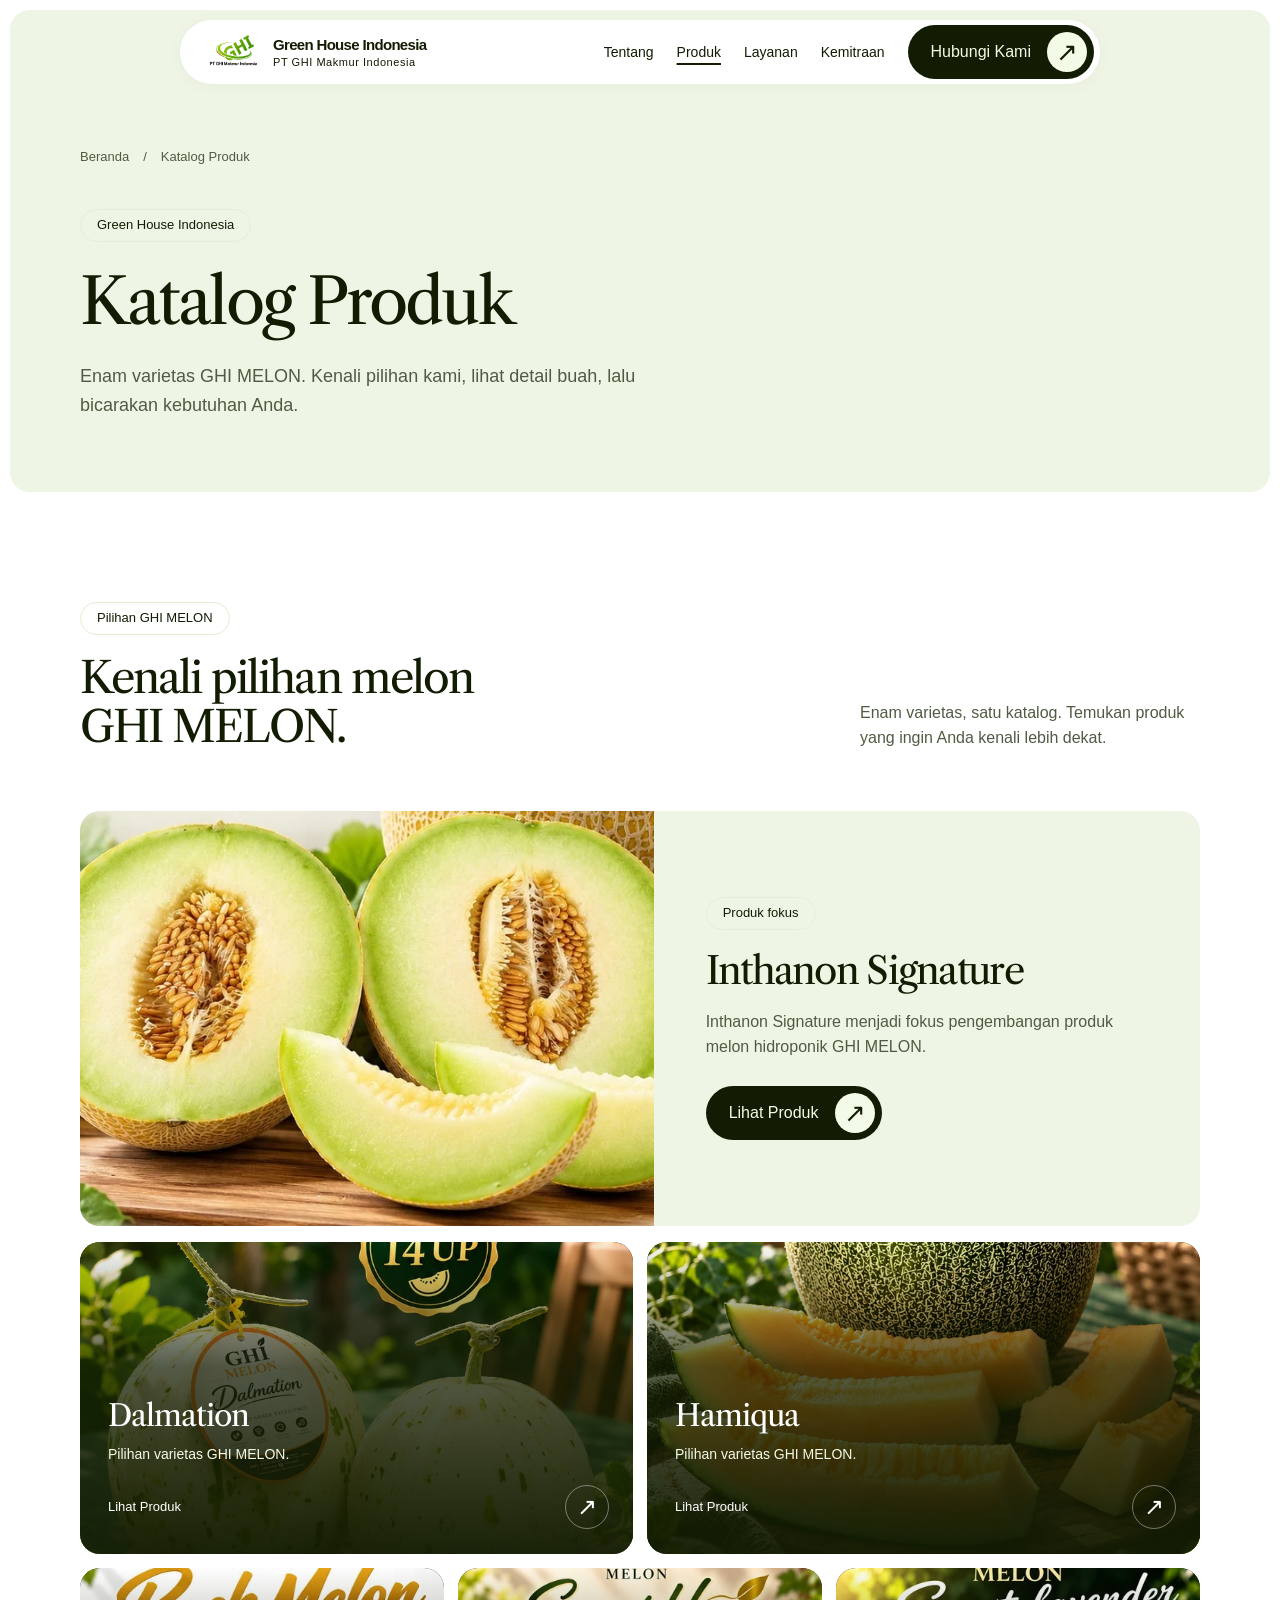
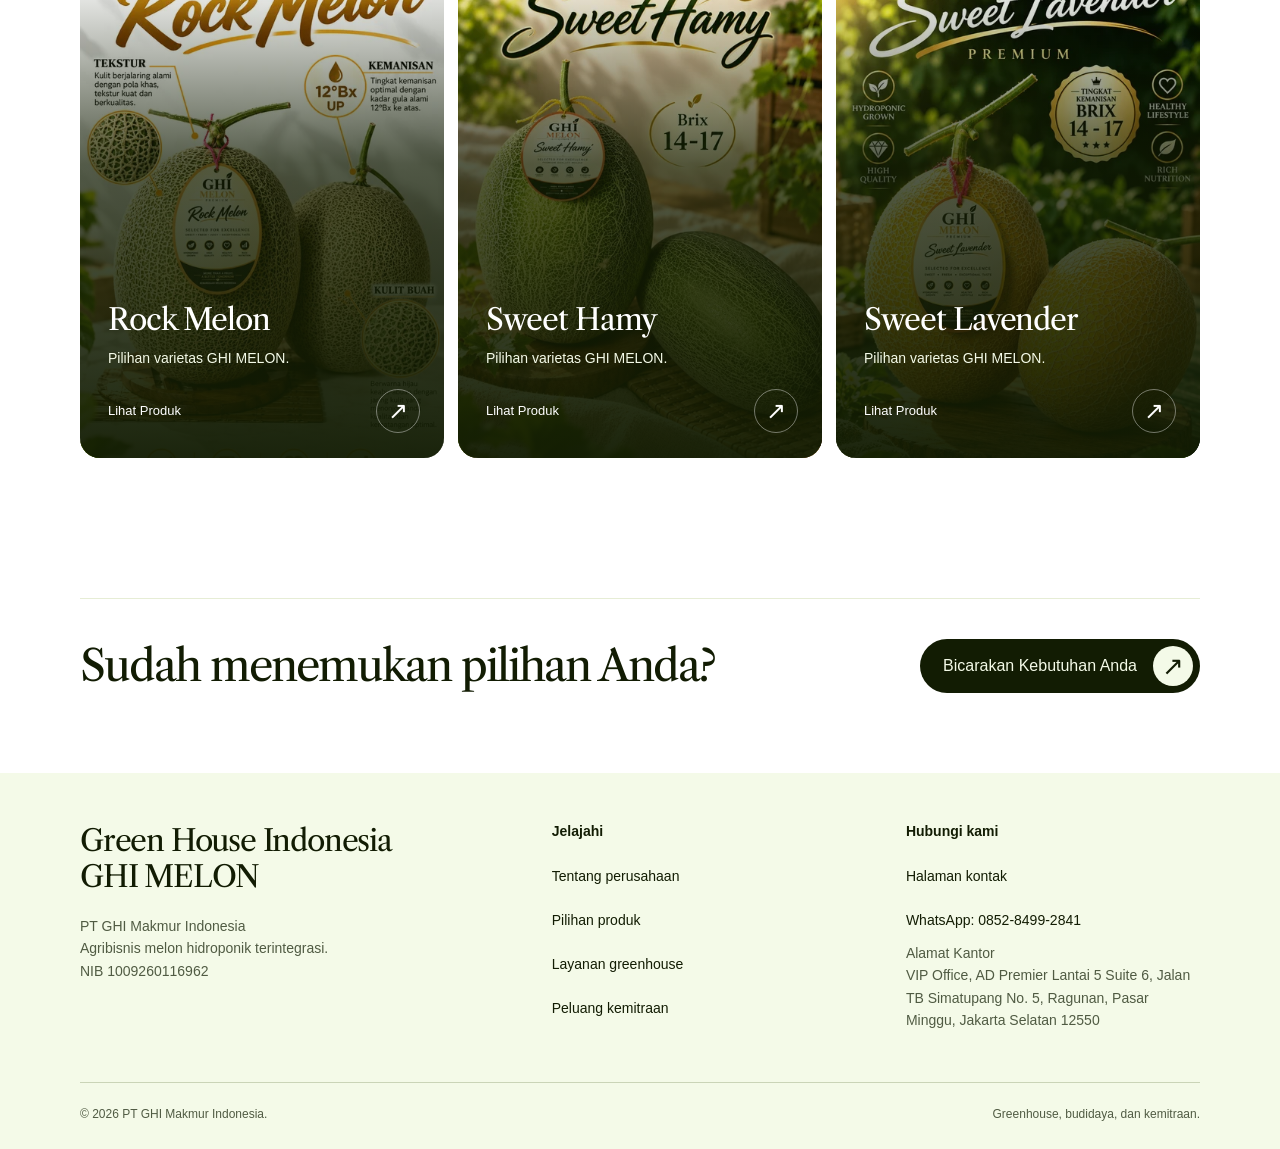
==== commit 29abbf84: "feat: add new melon product photos and complete galleries Add 21 product photos, responsive WebP ass" ====
--- a/katalog.html
+++ b/katalog.html
@@ -7,5 +7,5 @@
 <section class="page-intro"><div class="container">
 <nav class="breadcrumb" aria-label="Breadcrumb"><a href="index.html">Beranda</a><span aria-hidden="true">/</span><span aria-current="page">Katalog Produk</span></nav>
 <span class="pill">Green House Indonesia</span><h1>Katalog Produk</h1><p>Enam varietas GHI MELON. Kenali pilihan kami, lihat detail buah, lalu bicarakan kebutuhan Anda.</p>
-</div></section><section class="section" id="pilihan-produk"><div class="container"><div class="section-heading"><div><span class="pill">Pilihan GHI MELON</span><h2>Kenali pilihan melon<br>GHI MELON.</h2></div><p>Enam varietas, satu katalog. Temukan produk yang ingin Anda kenali lebih dekat.</p></div><div class="signature"><img class="signature-image" src="assets/images/products/inthanon-signature/utama-800.webp" srcset="assets/images/products/inthanon-signature/utama-480.webp 480w, assets/images/products/inthanon-signature/utama-800.webp 800w" sizes="(max-width: 767px) calc(100vw - 32px), 550px" width="800" height="465" alt="Belahan melon Inthanon Signature dengan daging hijau muda" loading="lazy" decoding="async"><div class="signature-copy"><span class="pill">Produk fokus</span><h3>Inthanon Signature</h3><p>Inthanon Signature menjadi fokus pengembangan produk melon hidroponik GHI MELON.</p><a class="button" href="produk/inthanon-signature.html">Lihat Produk<span class="arrow" aria-hidden="true">↗</span></a></div></div><div class="product-grid"><a class="product-card wide" href="produk/dalmation.html"><img class="" src="assets/images/products/dalmation/utama-800.webp" srcset="assets/images/products/dalmation/utama-480.webp 480w, assets/images/products/dalmation/utama-800.webp 800w" sizes="(max-width: 767px) 100vw, (max-width: 1023px) 50vw, 550px" width="800" height="357" alt="Belahan dan irisan melon Dalmation berdaging krem" loading="lazy" decoding="async"><div class="card-body"><h3>Dalmation</h3><p>Pilihan varietas GHI MELON.</p><div class="card-end">Lihat Produk<span class="round-arrow" aria-hidden="true">↗</span></div></div></a><a class="product-card wide" href="produk/hamiqua.html"><img class="" src="assets/images/products/hamiqua/utama-800.webp" srcset="assets/images/products/hamiqua/utama-480.webp 480w, assets/images/products/hamiqua/utama-800.webp 800w" sizes="(max-width: 767px) 100vw, (max-width: 1023px) 50vw, 550px" width="800" height="510" alt="Irisan melon Hamiqua berdaging oranye di atas alas kayu" loading="lazy" decoding="async"><div class="card-body"><h3>Hamiqua</h3><p>Pilihan varietas GHI MELON.</p><div class="card-end">Lihat Produk<span class="round-arrow" aria-hidden="true">↗</span></div></div></a><a class="product-card" href="produk/rock-melon.html"><img class="" src="assets/images/products/rock-melon/utama-800.webp" srcset="assets/images/products/rock-melon/utama-480.webp 480w, assets/images/products/rock-melon/utama-800.webp 800w" sizes="(max-width: 767px) 100vw, (max-width: 1023px) 50vw, 367px" width="800" height="425" alt="Irisan Rock Melon berdaging oranye dengan kulit berjala" loading="lazy" decoding="async"><div class="card-body"><h3>Rock Melon</h3><p>Pilihan varietas GHI MELON.</p><div class="card-end">Lihat Produk<span class="round-arrow" aria-hidden="true">↗</span></div></div></a><a class="product-card" href="produk/sweet-hamy.html"><img class="" src="assets/images/products/sweet-hamy/utama-800.webp" srcset="assets/images/products/sweet-hamy/utama-480.webp 480w, assets/images/products/sweet-hamy/utama-800.webp 800w" sizes="(max-width: 767px) 100vw, (max-width: 1023px) 50vw, 367px" width="800" height="519" alt="Belahan dan irisan Sweet Hamy di dekat jendela" loading="lazy" decoding="async"><div class="card-body"><h3>Sweet Hamy</h3><p>Pilihan varietas GHI MELON.</p><div class="card-end">Lihat Produk<span class="round-arrow" aria-hidden="true">↗</span></div></div></a><a class="product-card" href="produk/sweet-lavender.html"><img class="" src="assets/images/products/sweet-lavender/utama-461.webp" srcset="assets/images/products/sweet-lavender/utama-461.webp 461w" sizes="(max-width: 767px) 100vw, (max-width: 1023px) 50vw, 367px" width="461" height="580" alt="Buah Sweet Lavender berkulit kuning dan berjala" loading="lazy" decoding="async"><div class="card-body"><h3>Sweet Lavender</h3><p>Pilihan varietas GHI MELON.</p><div class="card-end">Lihat Produk<span class="round-arrow" aria-hidden="true">↗</span></div></div></a></div></div></section><div class="product-cta"><div class="container product-cta-inner"><h2>Sudah menemukan pilihan Anda?</h2><a class="button" href="kontak.html">Bicarakan Kebutuhan Anda<span class="arrow" aria-hidden="true">↗</span></a></div></div>
+</div></section><section class="section" id="pilihan-produk"><div class="container"><div class="section-heading"><div><span class="pill">Pilihan GHI MELON</span><h2>Kenali pilihan melon<br>GHI MELON.</h2></div><p>Enam varietas, satu katalog. Temukan produk yang ingin Anda kenali lebih dekat.</p></div><div class="signature"><img class="signature-image" src="assets/images/products/inthanon-signature/utama-800.webp" srcset="assets/images/products/inthanon-signature/utama-480.webp 480w, assets/images/products/inthanon-signature/utama-800.webp 800w" sizes="(max-width: 767px) calc(100vw - 32px), 550px" width="800" height="465" alt="Belahan melon Inthanon Signature dengan daging hijau muda" loading="lazy" decoding="async"><div class="signature-copy"><span class="pill">Produk fokus</span><h3>Inthanon Signature</h3><p>Inthanon Signature menjadi fokus pengembangan produk melon hidroponik GHI MELON.</p><a class="button" href="produk/inthanon-signature.html">Lihat Produk<span class="arrow" aria-hidden="true">↗</span></a></div></div><div class="product-grid"><a class="product-card wide" href="produk/dalmation.html"><img class="" src="assets/images/products/dalmation/foto-baru-1-800.webp" srcset="assets/images/products/dalmation/foto-baru-1-480.webp 480w, assets/images/products/dalmation/foto-baru-1-800.webp 800w" sizes="(max-width: 767px) 100vw, (max-width: 1023px) 50vw, 550px" width="800" height="1421" alt="Dua melon Dalmation berkulit krem berbintik hijau dengan label GHI MELON" loading="lazy" decoding="async"><div class="card-body"><h3>Dalmation</h3><p>Pilihan varietas GHI MELON.</p><div class="card-end">Lihat Produk<span class="round-arrow" aria-hidden="true">↗</span></div></div></a><a class="product-card wide" href="produk/hamiqua.html"><img class="" src="assets/images/products/hamiqua/utama-800.webp" srcset="assets/images/products/hamiqua/utama-480.webp 480w, assets/images/products/hamiqua/utama-800.webp 800w" sizes="(max-width: 767px) 100vw, (max-width: 1023px) 50vw, 550px" width="800" height="510" alt="Irisan melon Hamiqua berdaging oranye di atas alas kayu" loading="lazy" decoding="async"><div class="card-body"><h3>Hamiqua</h3><p>Pilihan varietas GHI MELON.</p><div class="card-end">Lihat Produk<span class="round-arrow" aria-hidden="true">↗</span></div></div></a><a class="product-card" href="produk/rock-melon.html"><img class="" src="assets/images/products/rock-melon/foto-baru-1-800.webp" srcset="assets/images/products/rock-melon/foto-baru-1-480.webp 480w, assets/images/products/rock-melon/foto-baru-1-800.webp 800w" sizes="(max-width: 767px) 100vw, (max-width: 1023px) 50vw, 367px" width="800" height="1421" alt="Dua Rock Melon berkulit berjala dengan label GHI MELON" loading="lazy" decoding="async"><div class="card-body"><h3>Rock Melon</h3><p>Pilihan varietas GHI MELON.</p><div class="card-end">Lihat Produk<span class="round-arrow" aria-hidden="true">↗</span></div></div></a><a class="product-card" href="produk/sweet-hamy.html"><img class="" src="assets/images/products/sweet-hamy/foto-baru-3-800.webp" srcset="assets/images/products/sweet-hamy/foto-baru-3-480.webp 480w, assets/images/products/sweet-hamy/foto-baru-3-800.webp 800w" sizes="(max-width: 767px) 100vw, (max-width: 1023px) 50vw, 367px" width="800" height="1421" alt="Dua Sweet Hamy berkulit hijau berjala di atas alas kayu" loading="lazy" decoding="async"><div class="card-body"><h3>Sweet Hamy</h3><p>Pilihan varietas GHI MELON.</p><div class="card-end">Lihat Produk<span class="round-arrow" aria-hidden="true">↗</span></div></div></a><a class="product-card" href="produk/sweet-lavender.html"><img class="" src="assets/images/products/sweet-lavender/foto-baru-5-800.webp" srcset="assets/images/products/sweet-lavender/foto-baru-5-480.webp 480w, assets/images/products/sweet-lavender/foto-baru-5-800.webp 800w" sizes="(max-width: 767px) 100vw, (max-width: 1023px) 50vw, 367px" width="800" height="1421" alt="Dua Sweet Lavender berkulit kuning berjala dengan label GHI MELON" loading="lazy" decoding="async"><div class="card-body"><h3>Sweet Lavender</h3><p>Pilihan varietas GHI MELON.</p><div class="card-end">Lihat Produk<span class="round-arrow" aria-hidden="true">↗</span></div></div></a></div></div></section><div class="product-cta"><div class="container product-cta-inner"><h2>Sudah menemukan pilihan Anda?</h2><a class="button" href="kontak.html">Bicarakan Kebutuhan Anda<span class="arrow" aria-hidden="true">↗</span></a></div></div>
 </main><footer class="site-footer"><div class="container"><div class="footer-top"><div><div class="footer-brand">Green House Indonesia<br>GHI MELON</div><p>PT GHI Makmur Indonesia<br>Agribisnis melon hidroponik terintegrasi.</p><p>NIB 1009260116962</p></div><div><h2>Jelajahi</h2><nav class="footer-links" aria-label="Navigasi footer"><a href="tentang.html">Tentang perusahaan</a><a href="katalog.html">Pilihan produk</a><a href="index.html#layanan">Layanan greenhouse</a><a href="index.html#kemitraan">Peluang kemitraan</a></nav></div><div><h2>Hubungi kami</h2><div class="footer-links"><a href="kontak.html">Halaman kontak</a><a href="https://wa.me/6285284992841">WhatsApp: 0852-8499-2841</a></div><p>Alamat Kantor<br>VIP Office, AD Premier Lantai 5 Suite 6, Jalan TB Simatupang No. 5, Ragunan, Pasar Minggu, Jakarta Selatan 12550</p></div></div><div class="footer-bottom"><span>© 2026 PT GHI Makmur Indonesia.</span><span>Greenhouse, budidaya, dan kemitraan.</span></div></div></footer></body></html>
--- a/assets/css/styles.css
+++ b/assets/css/styles.css
@@ -161,8 +161,8 @@
 .gallery-ready .gallery-frames{height:470px;display:grid;place-items:center;background:var(--panel);border-radius:var(--radius)}
 .gallery-ready .gallery-frame{width:100%;height:100%;display:grid;place-items:center}
 .gallery-ready .gallery-frame img{width:100%;height:100%;max-height:470px;object-fit:contain}
-.gallery-thumbs{display:flex;gap:12px;margin-top:16px}
-.gallery-thumbs button{border:2px solid transparent;background:var(--panel);padding:4px;width:80px;height:80px;border-radius:12px;overflow:hidden}
+.gallery-thumbs{display:flex;flex-wrap:wrap;gap:12px;margin-top:16px}
+.gallery-thumbs button{border:2px solid transparent;background:var(--panel);padding:4px;width:80px;height:80px;flex-shrink:0;border-radius:12px;overflow:hidden}
 .gallery-thumbs button[aria-pressed='true']{border-color:var(--ink)}
 .gallery-thumbs img{width:100%;height:100%;object-fit:cover;border-radius:7px}
 .related-grid{display:grid;grid-template-columns:repeat(3,minmax(0,1fr));gap:16px}
